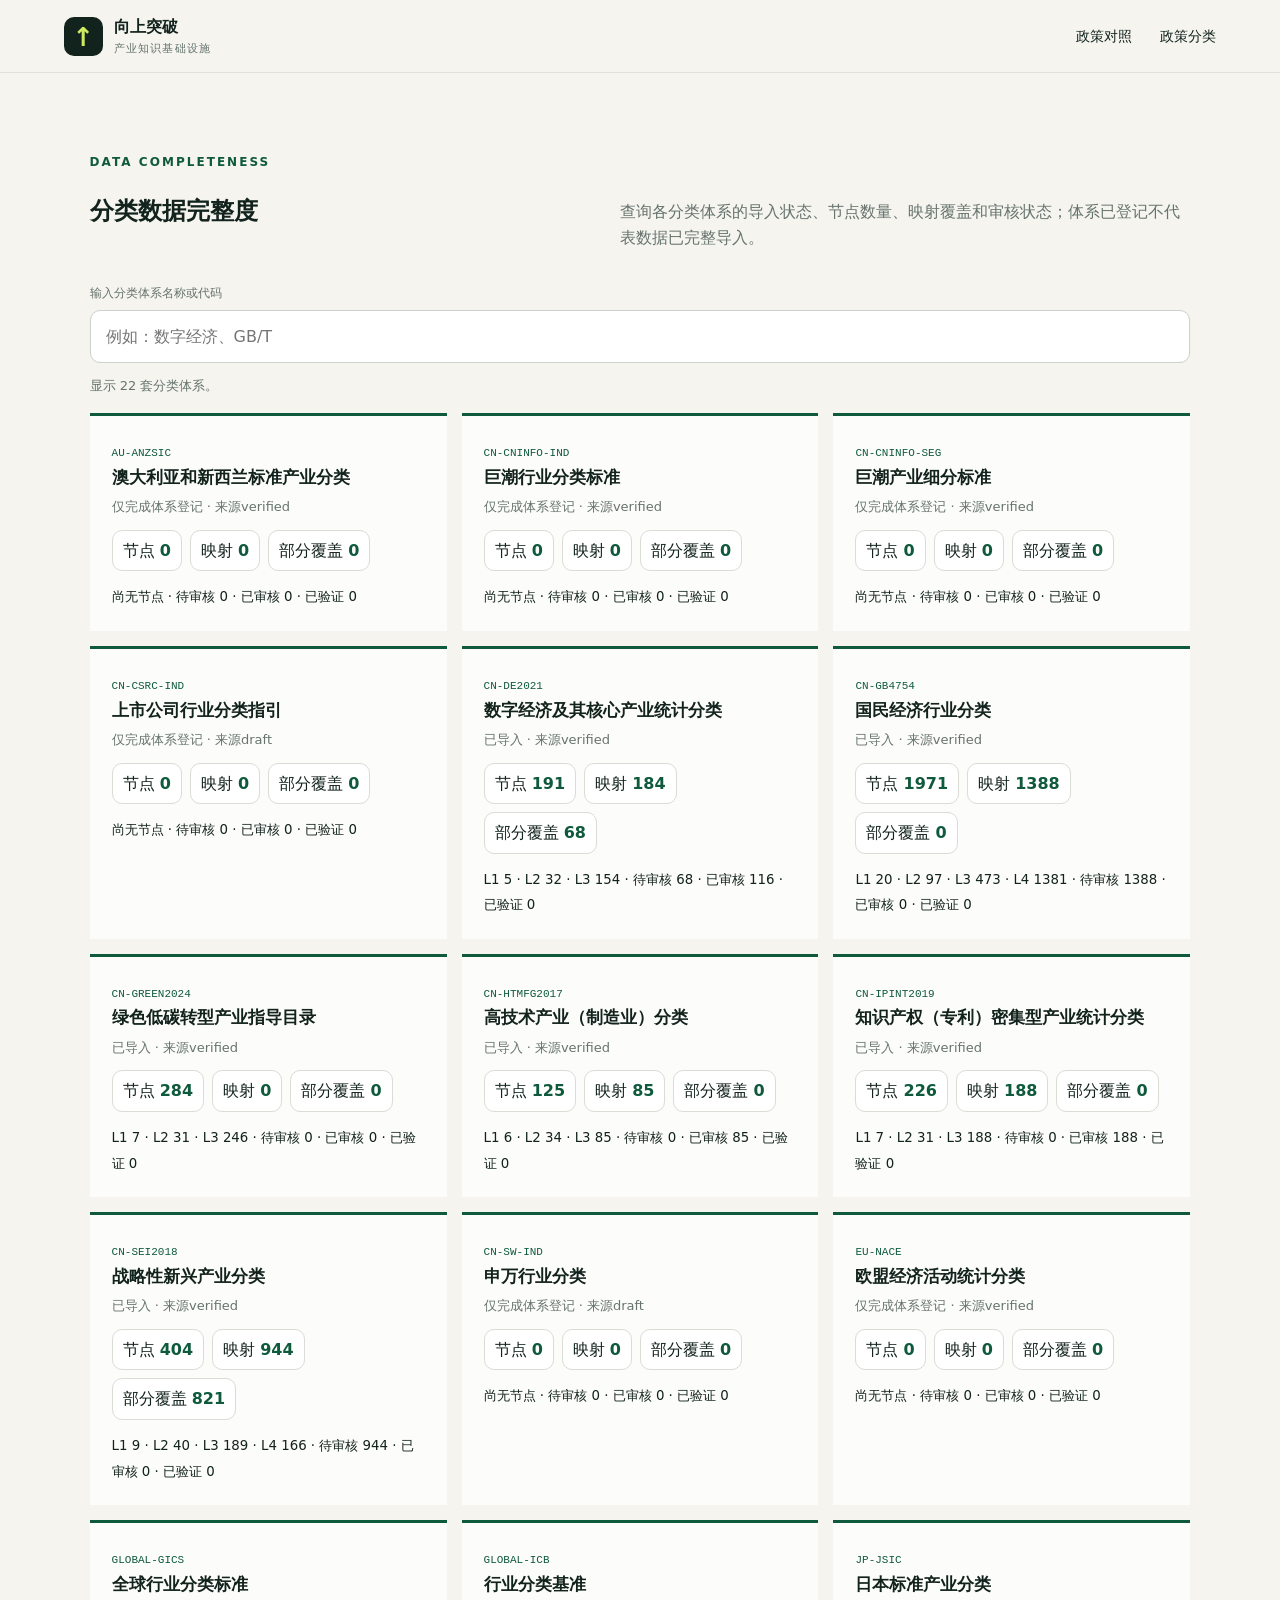
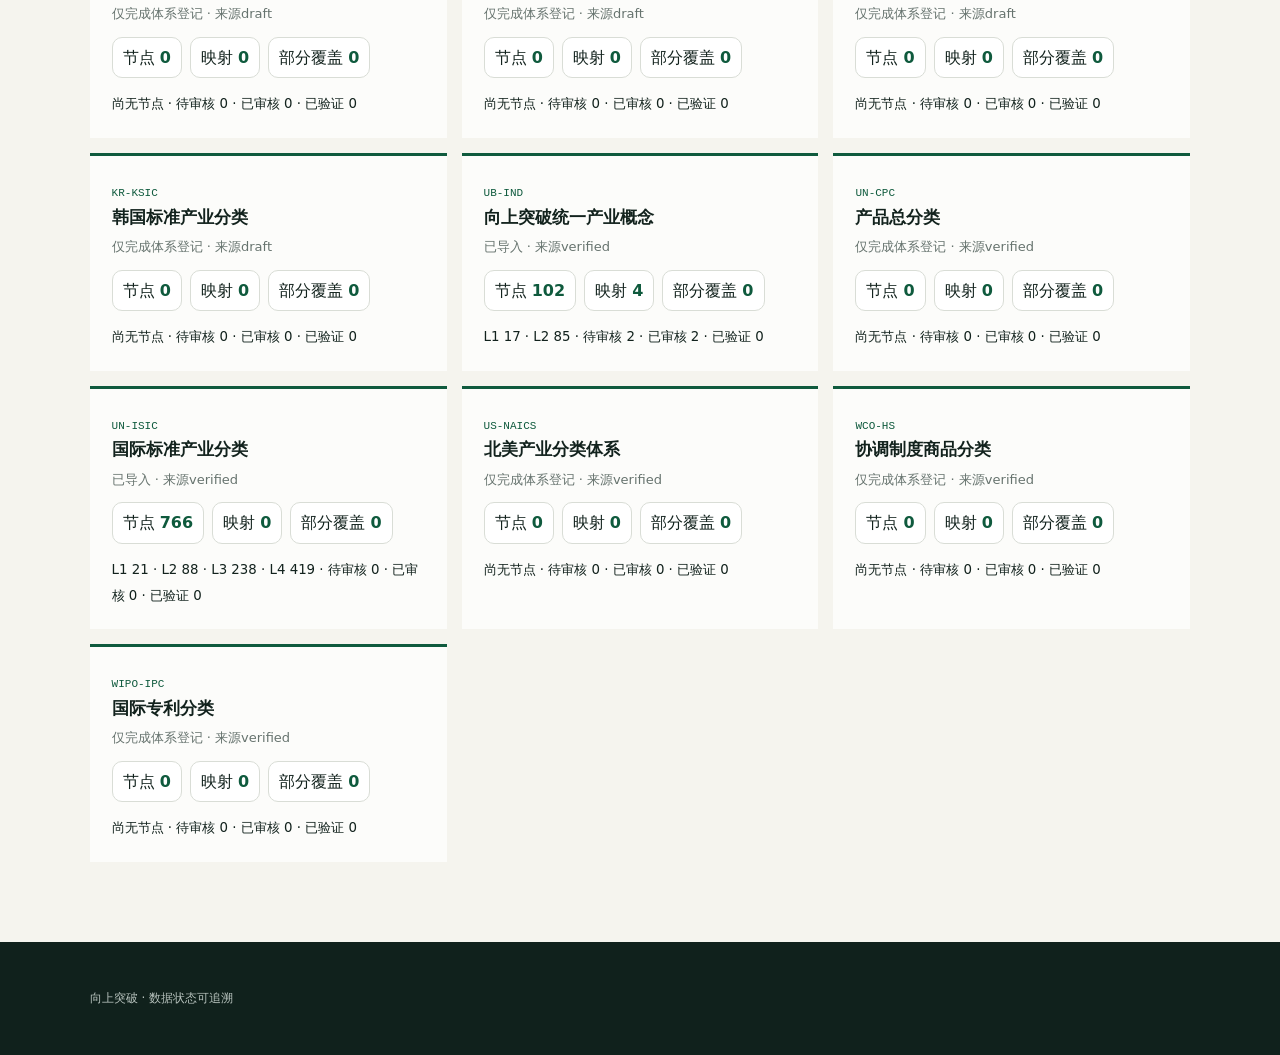
==== completeness.html @ f1dd1390 "Publish minimal public query site" ====
<!doctype html><html lang="zh-CN"><head><meta charset="utf-8"><meta name="viewport" content="width=device-width,initial-scale=1"><title>分类数据完整度 · 向上突破</title><link rel="stylesheet" href="styles.css"></head><body><header class="topbar"><a class="brand" href="index.html"><span class="brand-mark">↑</span><span><strong>向上突破</strong><small>产业知识基础设施</small></span></a><nav class="nav"><a href="policy-crosswalk.html">政策对照</a><a href="systems.html?family=policy">政策分类</a></nav></header><main><section class="section"><div class="section-heading"><div><p class="eyebrow">DATA COMPLETENESS</p><h1>分类数据完整度</h1></div><p>查询各分类体系的导入状态、节点数量、映射覆盖和审核状态；体系已登记不代表数据已完整导入。</p></div><label class="search"><span>输入分类体系名称或代码</span><input id="completenessSearch" type="search" placeholder="例如：数字经济、GB/T"></label><p id="completenessSummary" class="result-summary"></p><div id="completenessGrid" class="system-grid"></div></section></main><footer><p>向上突破 · 数据状态可追溯</p></footer><script src="completeness.js" defer></script></body></html>
---- styles.css ----
:root{--ink:#12221d;--muted:#66736e;--paper:#f5f4ee;--surface:#fff;--line:#d9ddd6;--green:#0f5a3d;--lime:#cfe963;--navy:#132b35;--shadow:0 18px 55px rgba(20,43,35,.09)}[hidden]{display:none!important}*{box-sizing:border-box}html{scroll-behavior:smooth}body{margin:0;background:var(--paper);color:var(--ink);font-family:Inter,"Noto Sans SC","PingFang SC","Microsoft YaHei",system-ui,sans-serif;line-height:1.6}.topbar{position:relative;top:0;z-index:20;display:flex;align-items:center;justify-content:space-between;padding:14px clamp(18px,5vw,72px);background:rgba(245,244,238,.92);backdrop-filter:blur(18px);border-bottom:1px solid rgba(18,34,29,.09)}.brand{display:flex;align-items:center;gap:11px;min-height:44px;color:inherit;text-decoration:none}.brand-mark{display:grid;place-items:center;width:39px;height:39px;border-radius:10px;background:var(--ink);color:var(--lime);font-size:26px;font-weight:800}.brand strong,.brand small{display:block}.brand small{font-size:11px;letter-spacing:.1em;color:var(--muted)}.nav{display:flex;gap:28px}.nav a{color:var(--ink);text-decoration:none;font-size:14px}.menu-button{display:none;min-width:48px;min-height:44px;border:1px solid var(--line);background:var(--surface);padding:8px 13px;border-radius:9px}.hero{min-height:620px;display:grid;grid-template-columns:minmax(0,1.5fr) minmax(280px,.65fr);gap:clamp(30px,7vw,110px);align-items:center;padding:80px clamp(20px,7vw,110px);background:radial-gradient(circle at 75% 22%,rgba(207,233,99,.35),transparent 26%),linear-gradient(135deg,#f8f7f1,#eeefe7)}.eyebrow{font-size:12px;font-weight:800;letter-spacing:.17em;color:var(--green);margin:0 0 15px}.hero h1{font-family:Georgia,"Noto Serif SC",serif;font-size:clamp(40px,5.2vw,72px);line-height:1.1;letter-spacing:-.035em;margin:0;max-width:980px}.title-line{display:block;text-wrap:balance}.hero h1 .accent{color:var(--green)}.lead{max-width:720px;color:#53625c;font-size:clamp(17px,2vw,21px);margin:28px 0 34px}.hero-actions{display:flex;gap:12px;flex-wrap:wrap}.button{display:inline-flex;padding:13px 21px;border-radius:10px;text-decoration:none;font-weight:700}.primary{background:var(--ink);color:#fff}.secondary{border:1px solid #aeb7b1;color:var(--ink);background:rgba(255,255,255,.45)}.hero-panel{position:relative;background:var(--navy);color:white;border-radius:2px 30px 2px 30px;padding:35px;box-shadow:var(--shadow);overflow:hidden}.hero-panel:after{content:"";position:absolute;width:170px;height:170px;border:1px solid rgba(207,233,99,.25);border-radius:50%;right:-60px;bottom:-70px}.hero-panel p{color:var(--lime);font-size:12px;letter-spacing:.13em}.hero-panel h2{font-family:Georgia,"Noto Serif SC",serif;font-size:clamp(24px,2.1vw,28px);line-height:1.25;margin:4px 0 20px;text-wrap:balance}.hero-panel ul{padding-left:20px;color:#d5dfda}.pulse{width:9px;height:9px;border-radius:50%;background:var(--lime);box-shadow:0 0 0 8px rgba(207,233,99,.13)}.stats{display:grid;grid-template-columns:repeat(4,1fr);max-width:1180px;margin:-35px auto 35px;background:var(--surface);box-shadow:var(--shadow);position:relative;z-index:3}.stats article{padding:24px 30px;border-right:1px solid var(--line)}.stats article:last-child{border:0}.stats strong{font-family:Georgia,serif;font-size:34px;color:var(--green);display:block}.stats span{font-size:13px;color:var(--muted)}.section{padding:80px clamp(20px,7vw,110px);max-width:1500px;margin:auto}.section-heading{display:flex;justify-content:space-between;gap:30px;align-items:end;margin-bottom:34px}.section-heading h2{font-family:Georgia,"Noto Serif SC",serif;font-size:clamp(31px,4vw,50px);margin:0}.section-heading>p{max-width:570px;color:var(--muted);margin:0}.toolbar{display:flex;gap:10px;align-items:end;margin-bottom:12px}.search{flex:1}.search span{display:block;font-size:12px;color:var(--muted);margin-bottom:6px}.search input,.search select{width:100%;font:inherit;padding:13px 15px;border:1px solid #cbd1cc;border-radius:10px;background:white;outline:none}.search input:focus,.search select:focus{border-color:var(--green);box-shadow:0 0 0 3px rgba(15,90,61,.1)}.chip{border:1px solid #cbd1cc;background:white;border-radius:10px;padding:13px 17px;white-space:nowrap}.result-summary{font-size:13px;color:var(--muted);min-height:24px}.industry-grid{display:grid;grid-template-columns:repeat(3,minmax(0,1fr));gap:16px}.industry-card{background:white;border:1px solid var(--line);border-radius:15px;overflow:hidden;transition:.2s}.industry-card:hover{transform:translateY(-2px);box-shadow:var(--shadow)}.industry-card summary{list-style:none;cursor:pointer;padding:22px;display:flex;justify-content:space-between;gap:15px}.industry-card summary::-webkit-details-marker{display:none}.industry-card h3{margin:0;font-size:18px}.code{font-size:11px;color:var(--green);font-family:ui-monospace,monospace}.definition{font-size:13px;color:var(--muted);margin:6px 0 0}.count{min-width:34px;height:34px;display:grid;place-items:center;background:#edf3df;border-radius:50%;font-size:12px;color:var(--green)}.children{border-top:1px solid var(--line);padding:7px 16px 17px}.child{padding:12px 7px;border-bottom:1px dashed #e2e4df}.child:last-child{border:0}.child strong{display:block}.child small{color:var(--muted)}.empty{grid-column:1/-1;padding:50px;text-align:center;border:1px dashed #bdc5bf;background:#fff}.muted-section{max-width:none;background:#e8ebe3}.muted-section>.section-heading,.muted-section>.system-grid{max-width:1280px;margin-left:auto;margin-right:auto}.entry-card{display:block;color:inherit;text-decoration:none;min-width:0}.industry-card.entry-card{padding:22px;display:grid;grid-template-columns:minmax(0,1fr) auto;gap:16px;align-items:start}.industry-card.entry-card:hover,.family-card:hover,.system-card.entry-card:hover{transform:translateY(-2px);box-shadow:var(--shadow);border-color:#b8c3b9}.family-card{background:white;border:1px solid var(--line);border-radius:16px;padding:24px;transition:.2s}.family-card>span{font-weight:800;color:var(--green)}.family-card b{color:var(--green)}.compact-hero{min-height:500px}.status-badge{display:inline-block;margin-left:8px;padding:5px 9px;border-radius:999px;font-style:normal;font-size:.72rem;font-weight:800}.status-badge.core{background:#dff7e8;color:#17623a}.status-badge.efficiency{background:#fff2d8;color:#875b00}.metric-row{display:flex;flex-wrap:wrap;gap:8px;margin:12px 0}.metric-row span{padding:7px 10px;border:1px solid var(--line);border-radius:10px;background:var(--surface)}.mapping-note{color:var(--muted);font-size:.82rem}
.detail-card>.system-grid{margin-top:18px}.policy-levels{display:grid;grid-template-columns:1fr;gap:24px}.policy-level-section{background:var(--surface);border:1px solid var(--line);border-radius:18px;padding:26px;min-width:0}.policy-level-heading{display:flex;align-items:center;gap:14px;margin-bottom:20px}.policy-level-heading .count{flex:0 0 40px;width:40px;height:40px}.policy-level-heading .eyebrow{margin:0 0 3px}.policy-level-heading h2{font-family:Georgia,"Noto Serif SC",serif;font-size:clamp(25px,3vw,36px);margin:0}.policy-level-list{display:grid;grid-template-columns:1fr;gap:15px}.policy-level-list .system-card{border:1px solid var(--line);border-top:3px solid var(--green);border-radius:12px}.policy-empty{background:#fafbf7}.system-card.entry-card b{color:var(--green)}
.geography-section{background:#f0f2ea}.geography-grid{display:grid;gap:12px}.geography-card{background:white;border:1px solid var(--line);border-radius:14px;overflow:hidden}.geography-card summary{display:flex;justify-content:space-between;align-items:center;padding:15px 18px;cursor:pointer}.geography-card summary div{display:flex;flex-direction:column}.geography-card summary strong{font-size:18px}.geography-card summary small{color:var(--muted)}.geography-body{padding:0 14px 14px}.geography-children{display:grid;grid-template-columns:repeat(auto-fit,minmax(min(100%,280px),1fr));gap:10px}.geography-card.depth-2{background:#fafbf7}.scope-systems{display:grid;grid-template-columns:repeat(3,minmax(0,1fr));gap:8px;margin-bottom:12px}.scope-system{border:1px solid #cfd6cc;background:#edf3df;border-radius:9px;padding:11px;text-align:left;color:var(--ink);cursor:pointer;min-width:0;overflow-wrap:anywhere}.scope-system b,.scope-system small{display:block}.scope-system small,.scope-empty{color:var(--muted)}.system-grid{display:grid;grid-template-columns:repeat(3,1fr);gap:15px}.standards-heading{margin-top:70px}.classification-tree{background:white;border:1px solid var(--line);border-radius:14px;padding:8px 18px;max-height:none;overflow:visible}.tree-node{border-bottom:1px solid #e8eae5}.tree-node:last-child{border:0}.tree-node summary{display:grid;grid-template-columns:75px minmax(180px,1fr) minmax(180px,1fr) 36px;gap:12px;align-items:center;cursor:pointer;padding:12px 4px}.tree-node summary small{color:var(--muted)}.tree-children{margin-left:24px;border-left:1px solid #d7ddd7;padding-left:14px}.tree-node .count{width:30px;height:30px;min-width:30px}.tree-detail-link{display:inline-block;margin:5px 0 8px 42px;color:var(--green);font-size:12px;text-decoration:none}.detail-page{max-width:1180px;margin:auto;padding:80px 28px}.detail-hero{padding:48px 0 28px}.detail-hero h1{font-size:clamp(32px,5vw,64px);margin:8px 0}.detail-grid{display:grid;grid-template-columns:repeat(2,minmax(0,1fr));gap:16px}.detail-card{background:var(--surface);border:1px solid var(--line);border-radius:18px;padding:22px;min-width:0}.detail-card:nth-child(2){grid-row:span 2}.node-link{display:block;padding:9px;margin:6px 0;background:#f1f3ed;border-radius:9px;color:var(--ink);text-decoration:none;overflow-wrap:anywhere}.detail-relation{display:grid;grid-template-columns:1fr 24px 1fr;gap:8px;padding:12px 0;border-bottom:1px solid var(--line);overflow-wrap:anywhere}.detail-relation small{grid-column:1/-1;color:var(--muted)}.mapping-results{display:grid;gap:8px;margin-top:8px;max-height:620px;overflow:auto}.mapping-header{display:grid;grid-template-columns:minmax(0,1fr) 42px minmax(0,1fr) 120px;gap:12px;padding:0 17px;font-size:11px;font-weight:700;color:var(--muted)}.mapping-card{display:grid;grid-template-columns:minmax(0,1fr) 42px minmax(0,1fr) 120px;align-items:center;gap:12px;background:white;border:1px solid var(--line);padding:14px 17px}.mapping-card div{display:flex;flex-direction:column;min-width:0;overflow-wrap:anywhere}.mapping-card strong{font-size:14px}.mapping-card small{color:var(--muted);text-align:right}.mapping-arrow{text-align:center;color:var(--green);font-size:22px}.system-card{background:rgba(255,255,255,.72);padding:22px;border-top:3px solid var(--green)}.system-card h3{font-size:17px;margin:0 0 6px}.system-card p{font-size:13px;color:var(--muted);margin:4px 0}.system-card a{color:var(--green);font-size:12px;word-break:break-all}.layer-grid{display:grid;grid-template-columns:repeat(4,1fr);gap:14px}.layer-grid article{padding:26px;background:white;border:1px solid var(--line);border-radius:14px}.layer-grid span{color:var(--green);font-family:Georgia,serif;font-size:30px}.layer-grid h3{margin:5px 0}.layer-grid p{color:var(--muted);font-size:14px}.layer-grid b{font-size:12px;color:var(--green)}.decision-card{margin-top:25px;padding:30px;background:var(--navy);color:white;border-radius:16px}.decision-card h3{font-family:Georgia,"Noto Serif SC",serif;font-size:27px;margin:0 0 8px}.decision-card p{color:#d5dfda;margin:0}footer{display:flex;justify-content:space-between;gap:20px;padding:35px clamp(20px,7vw,110px);background:#10211c;color:#b7c2bd;font-size:12px}
@media(max-width:980px){.hero{grid-template-columns:1fr;min-height:auto;padding-top:60px}.hero-panel{max-width:620px}.industry-grid,.system-grid{grid-template-columns:repeat(2,1fr)}.layer-grid{grid-template-columns:repeat(2,1fr)}.stats{margin:-20px 20px 25px}.section-heading{align-items:start;flex-direction:column}.nav{display:none;position:absolute;right:18px;top:65px;flex-direction:column;gap:12px;background:white;padding:18px;box-shadow:var(--shadow);border-radius:12px}.nav.open{display:flex}.menu-button{display:block}}
@media(max-width:620px){.detail-page{padding:36px 16px}.detail-grid{grid-template-columns:1fr}.detail-card:nth-child(2){grid-row:auto}.detail-relation{grid-template-columns:1fr}.detail-relation b{display:none}.tree-detail-link{margin-left:10px}.topbar{padding:11px 15px}.brand small{display:none}.hero{padding:48px 18px 62px}.hero h1{font-size:41px}.hero-panel{padding:26px}.stats{grid-template-columns:repeat(2,1fr);margin:-24px 14px 15px}.stats article:nth-child(2){border-right:0}.stats article{padding:17px}.stats strong{font-size:28px}.section{padding:58px 16px}.toolbar{align-items:stretch;flex-wrap:wrap}.search{flex-basis:100%}.chip{flex:1}.industry-grid,.system-grid,.layer-grid,.geography-children,.scope-systems{grid-template-columns:1fr}.tree-node summary{grid-template-columns:58px minmax(0,1fr) 30px}.tree-node summary small{display:none}.tree-children{margin-left:8px;padding-left:8px}.mapping-header{display:none}.mapping-card{grid-template-columns:1fr;padding:14px}.mapping-arrow{text-align:left;font-size:12px}.mapping-card small{grid-column:auto;text-align:left}.industry-card summary{padding:18px}.section-heading{margin-bottom:25px}.section-heading h2{font-size:34px}footer{flex-direction:column;padding:27px 18px}.hero-actions .button{width:100%;justify-content:center}}
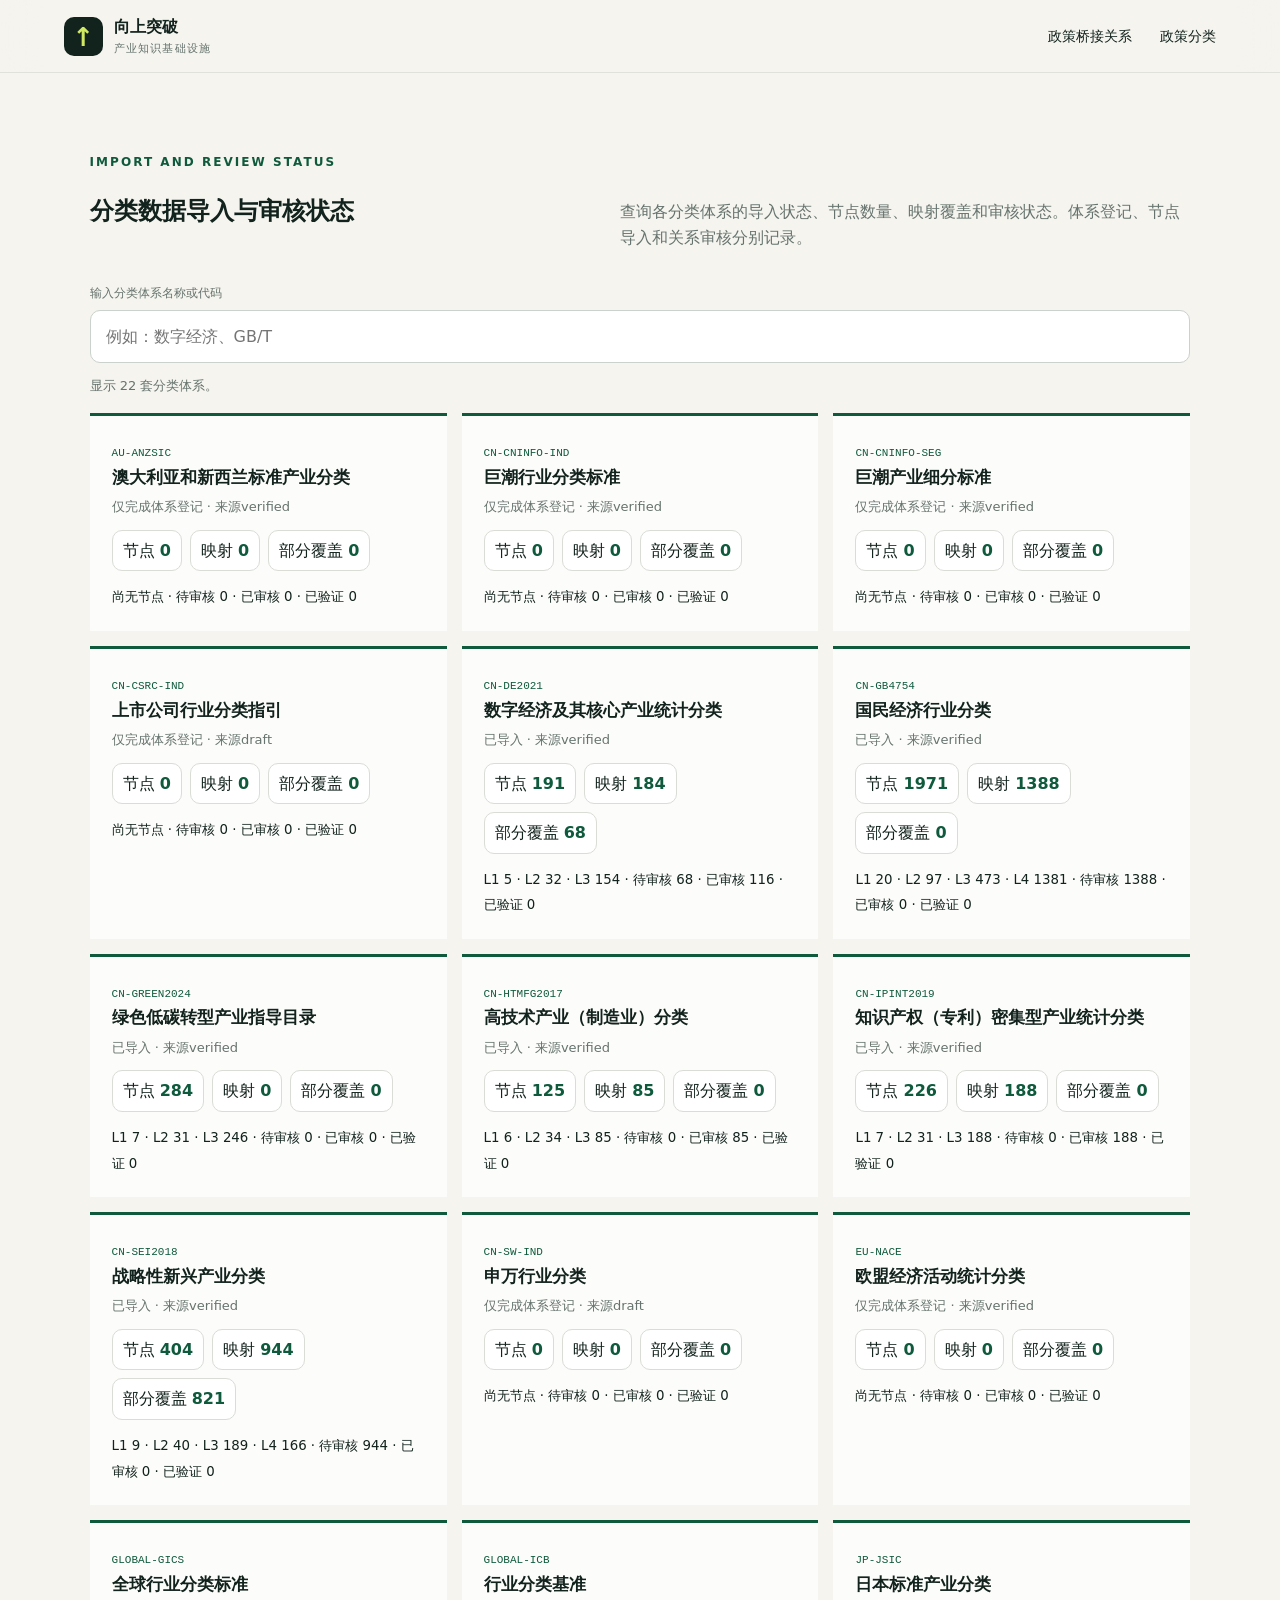
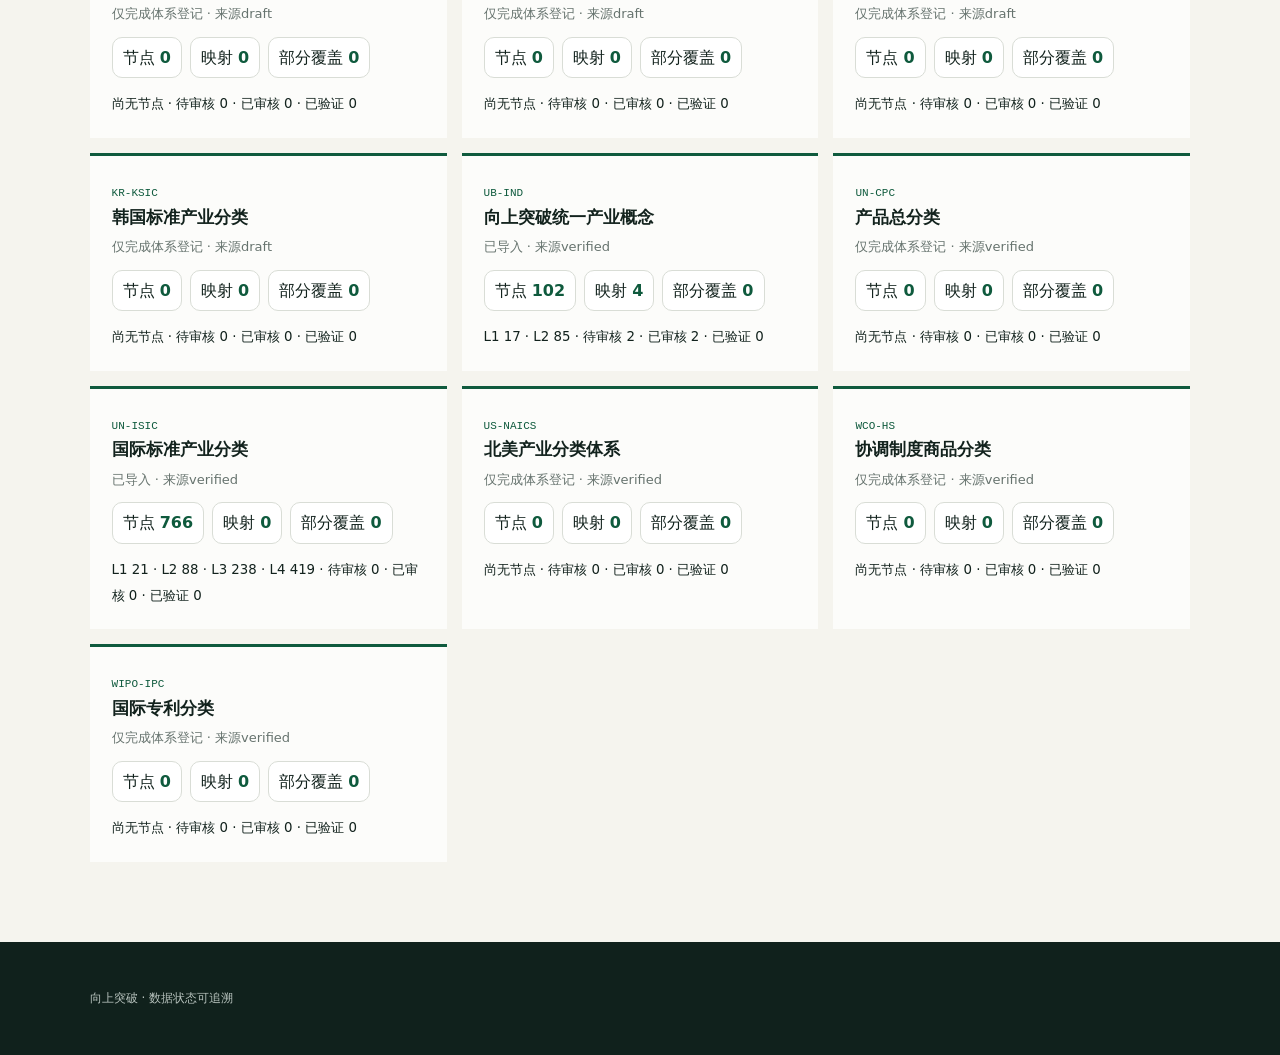
==== commit ab013cbb: "Refine public interface copy" ====
--- a/completeness.html
+++ b/completeness.html
@@ -1 +1 @@
-<!doctype html><html lang="zh-CN"><head><meta charset="utf-8"><meta name="viewport" content="width=device-width,initial-scale=1"><title>分类数据完整度 · 向上突破</title><link rel="stylesheet" href="styles.css"></head><body><header class="topbar"><a class="brand" href="index.html"><span class="brand-mark">↑</span><span><strong>向上突破</strong><small>产业知识基础设施</small></span></a><nav class="nav"><a href="policy-crosswalk.html">政策对照</a><a href="systems.html?family=policy">政策分类</a></nav></header><main><section class="section"><div class="section-heading"><div><p class="eyebrow">DATA COMPLETENESS</p><h1>分类数据完整度</h1></div><p>查询各分类体系的导入状态、节点数量、映射覆盖和审核状态；体系已登记不代表数据已完整导入。</p></div><label class="search"><span>输入分类体系名称或代码</span><input id="completenessSearch" type="search" placeholder="例如：数字经济、GB/T"></label><p id="completenessSummary" class="result-summary"></p><div id="completenessGrid" class="system-grid"></div></section></main><footer><p>向上突破 · 数据状态可追溯</p></footer><script src="completeness.js" defer></script></body></html>+<!doctype html><html lang="zh-CN"><head><meta charset="utf-8"><meta name="viewport" content="width=device-width,initial-scale=1"><title>分类数据导入与审核状态 · 向上突破</title><link rel="stylesheet" href="styles.css"></head><body><header class="topbar"><a class="brand" href="index.html"><span class="brand-mark">↑</span><span><strong>向上突破</strong><small>产业知识基础设施</small></span></a><nav class="nav"><a href="policy-crosswalk.html">政策桥接关系</a><a href="systems.html?family=policy">政策分类</a></nav></header><main><section class="section"><div class="section-heading"><div><p class="eyebrow">IMPORT AND REVIEW STATUS</p><h1>分类数据导入与审核状态</h1></div><p>查询各分类体系的导入状态、节点数量、映射覆盖和审核状态。体系登记、节点导入和关系审核分别记录。</p></div><label class="search"><span>输入分类体系名称或代码</span><input id="completenessSearch" type="search" placeholder="例如：数字经济、GB/T"></label><p id="completenessSummary" class="result-summary"></p><div id="completenessGrid" class="system-grid"></div></section></main><footer><p>向上突破 · 数据状态可追溯</p></footer><script src="completeness.js" defer></script></body></html>
